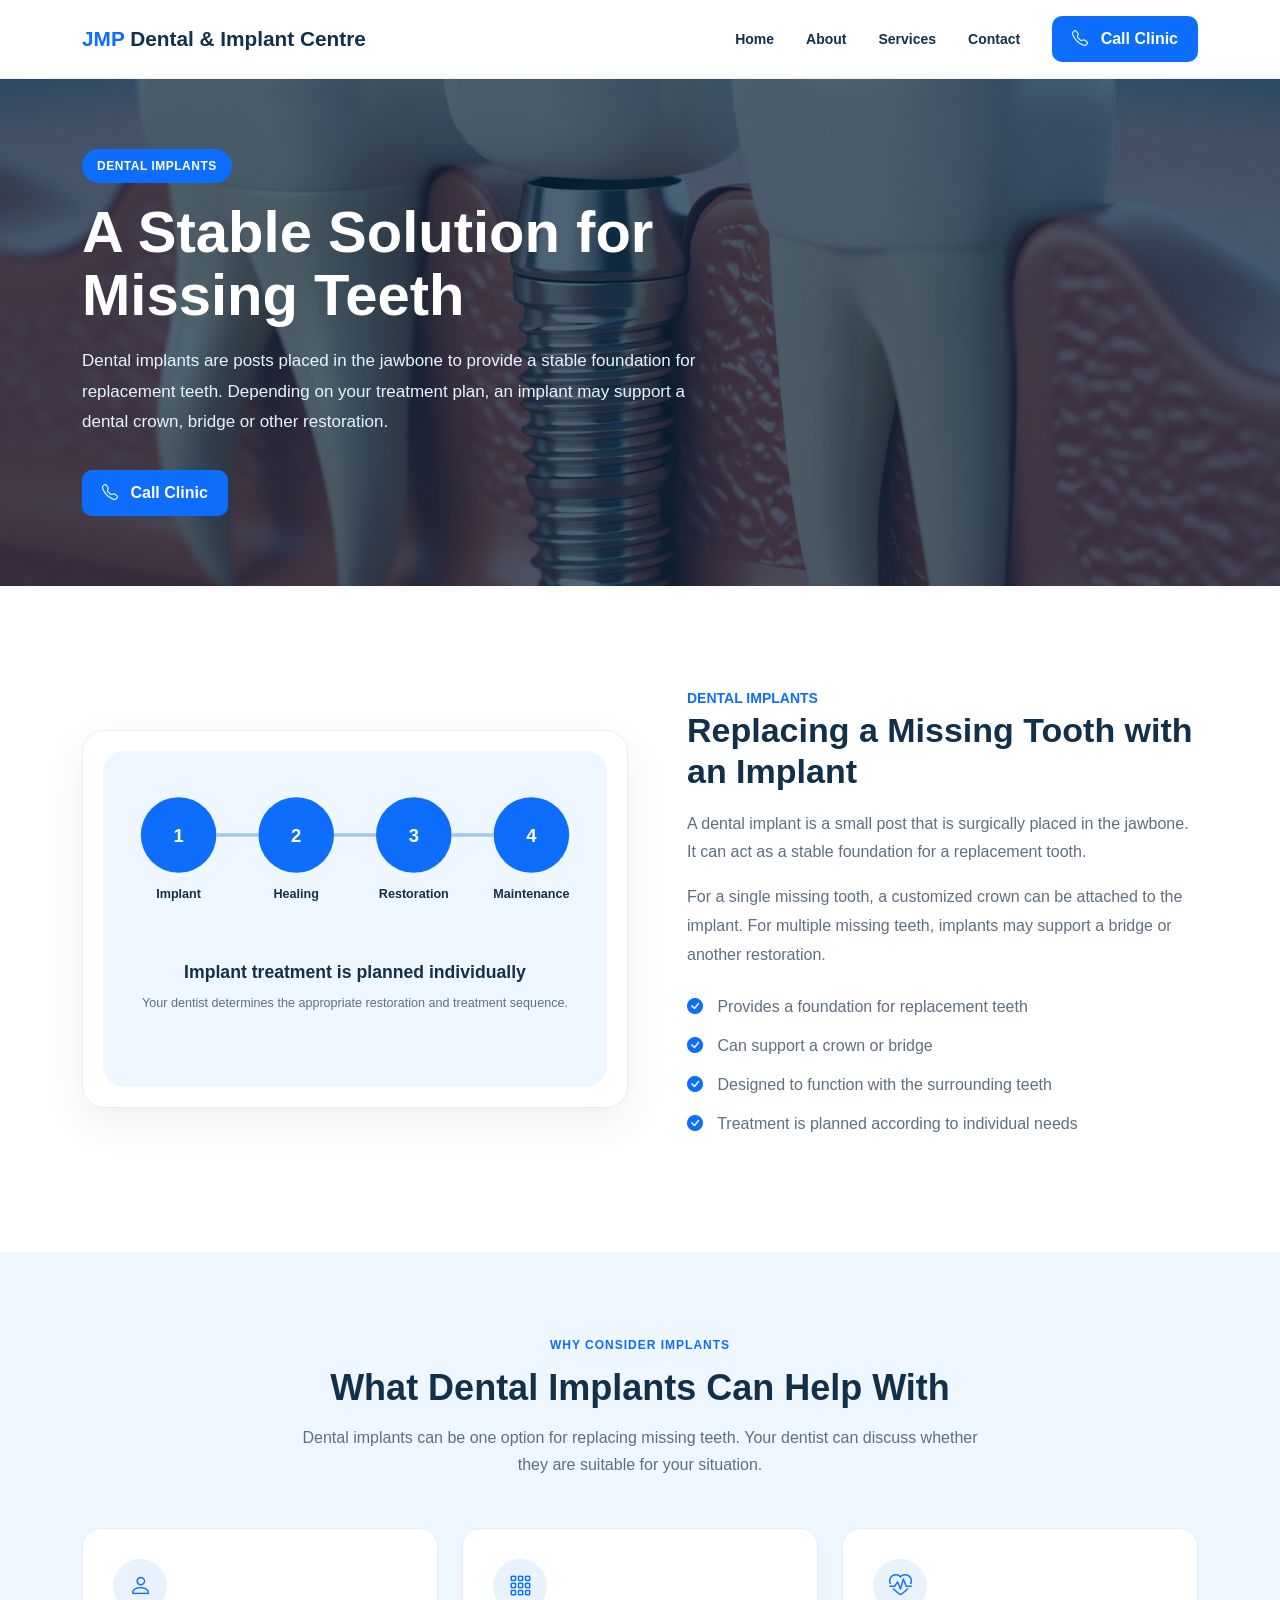
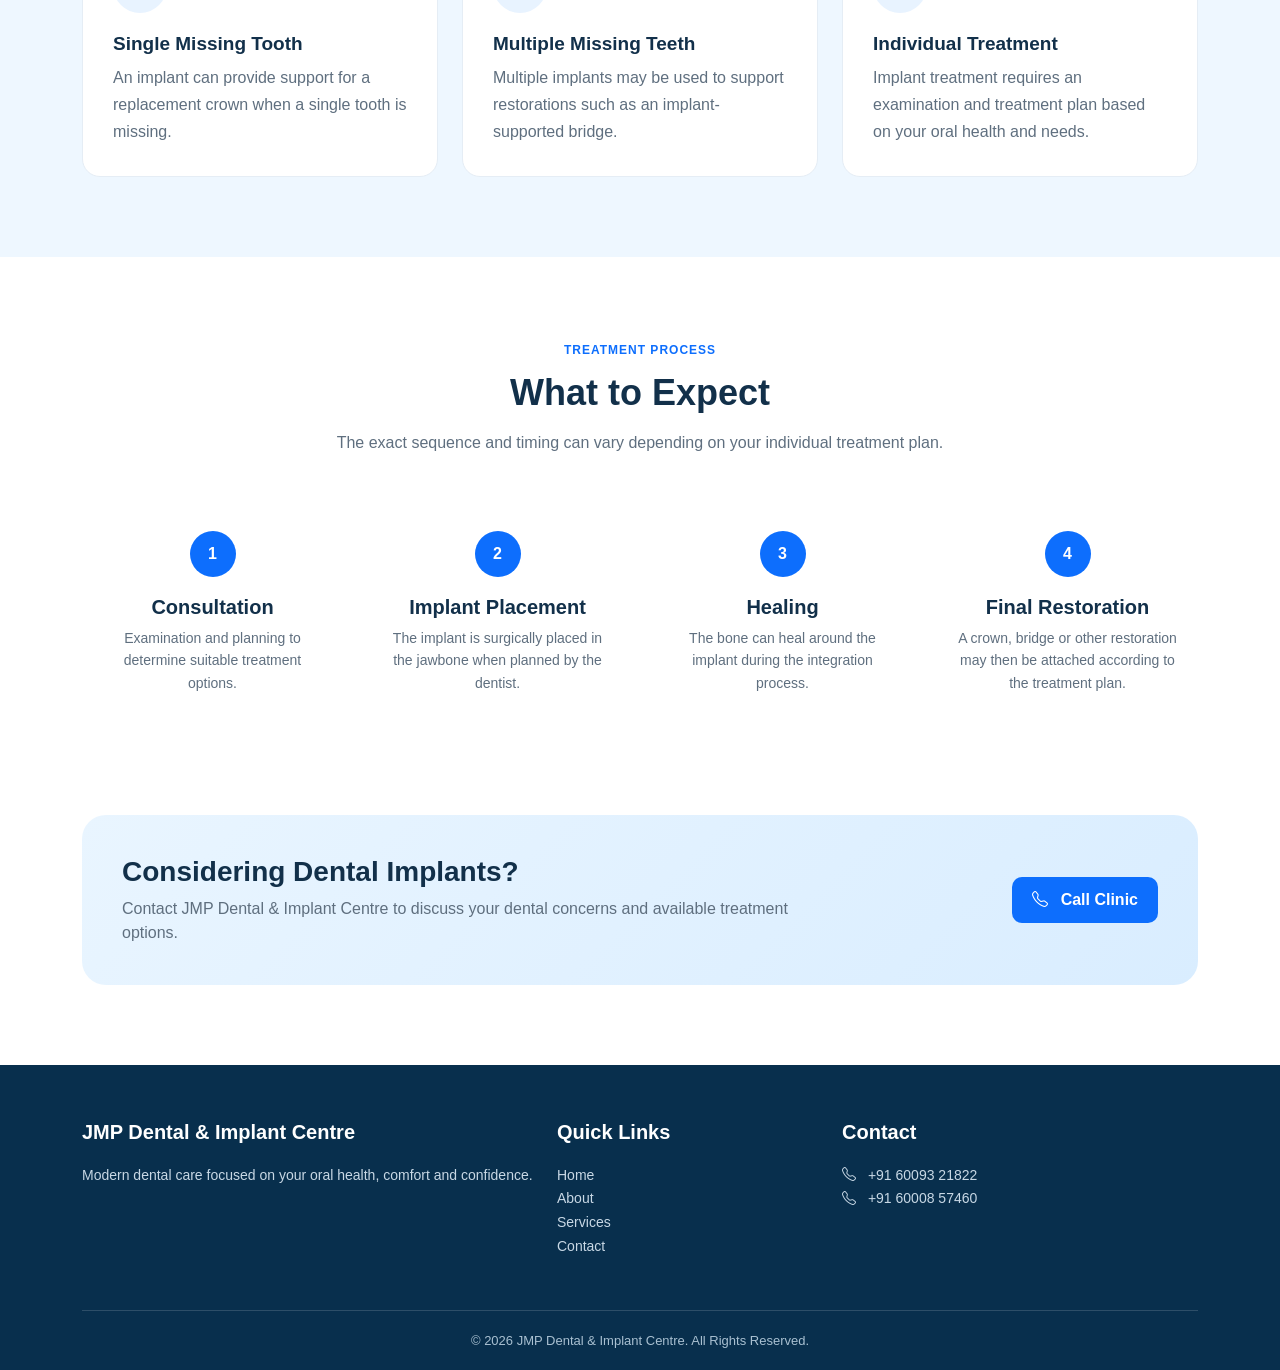
==== services/dental-implants.html @ 046211c9 "Initial development and website implementation" ====
<!DOCTYPE html>
<html lang="en">
<head>
    <meta charset="UTF-8">
    <meta name="viewport" content="width=device-width, initial-scale=1.0">

    <title>Dental Implants | JMP Dental & Implant Centre</title>

    <meta name="description"
          content="Learn about dental implants at JMP Dental & Implant Centre, including the treatment process, benefits and restoration options.">

    <!-- Bootstrap -->
    <link href="https://cdn.jsdelivr.net/npm/bootstrap@5.3.3/dist/css/bootstrap.min.css"
          rel="stylesheet">

    <!-- Bootstrap Icons -->
    <link rel="stylesheet"
          href="https://cdn.jsdelivr.net/npm/bootstrap-icons@1.11.3/font/bootstrap-icons.min.css">

        <link rel="stylesheet" href="../css/dental-implants.css">
</head>

<body>

<!-- NAVBAR -->
<nav class="navbar navbar-expand-lg sticky-top">
    <div class="container">

        <a class="navbar-brand" href="../index.html">
            JMP
            <span>Dental & Implant Centre</span>
        </a>

        <button class="navbar-toggler"
                type="button"
                data-bs-toggle="collapse"
                data-bs-target="#mainNav">
            <span class="navbar-toggler-icon"></span>
        </button>

        <div class="collapse navbar-collapse" id="mainNav">

            <ul class="navbar-nav ms-auto align-items-lg-center">

                <li class="nav-item">
                    <a class="nav-link" href="../index.html">Home</a>
                </li>

                <li class="nav-item">
                    <a class="nav-link" href="../index.html#about">About</a>
                </li>

                <li class="nav-item">
                    <a class="nav-link" href="../index.html#services">Services</a>
                </li>

                <li class="nav-item">
                    <a class="nav-link" href="../index.html#contact">Contact</a>
                </li>

                <li class="nav-item ms-lg-3 mt-3 mt-lg-0">
                    <a href="tel:+916009321822"
                   class="btn btn-primary-custom">
                        <i class="bi bi-telephone me-2"></i>
                        Call Clinic
                    </a>
                </li>

            </ul>
        </div>
    </div>
</nav>


<!-- HERO -->
<section class="hero">
    <div class="container">
        <div class="hero-content">

            <span class="badge-treatment">
                DENTAL IMPLANTS
            </span>

            <h1>
                A Stable Solution
                for Missing Teeth
            </h1>

            <p>
                Dental implants are posts placed in the jawbone to
                provide a stable foundation for replacement teeth.
                Depending on your treatment plan, an implant may
                support a dental crown, bridge or other restoration.
            </p>

<a href="tel:+916009321822"
                   class="btn btn-primary-custom mt-3">
                    <i class="bi bi-telephone me-2"></i>
                    Call Clinic
                </a>

        </div>
    </div>
</section>


<!-- INTRODUCTION -->
<section class="section">

    <div class="container">

        <div class="row align-items-center">

            <div class="col-lg-6">

                <div class="content-image">

                    <svg viewBox="0 0 600 400"
                         xmlns="http://www.w3.org/2000/svg">

                        <rect width="600"
                              height="400"
                              rx="25"
                              fill="#eef7ff"/>

                        <!-- Step 1 -->
                        <circle cx="90" cy="100" r="45"
                                fill="#0d6efd"/>

                        <text x="90"
                              y="108"
                              text-anchor="middle"
                              font-size="22"
                              fill="white"
                              font-weight="bold">1</text>

                        <text x="90"
                              y="175"
                              text-anchor="middle"
                              font-size="15"
                              fill="#12304a"
                              font-weight="bold">
                            Implant
                        </text>

                        <!-- Step 2 -->
                        <circle cx="230" cy="100" r="45"
                                fill="#0d6efd"/>

                        <text x="230"
                              y="108"
                              text-anchor="middle"
                              font-size="22"
                              fill="white"
                              font-weight="bold">2</text>

                        <text x="230"
                              y="175"
                              text-anchor="middle"
                              font-size="15"
                              fill="#12304a"
                              font-weight="bold">
                            Healing
                        </text>

                        <!-- Step 3 -->
                        <circle cx="370" cy="100" r="45"
                                fill="#0d6efd"/>

                        <text x="370"
                              y="108"
                              text-anchor="middle"
                              font-size="22"
                              fill="white"
                              font-weight="bold">3</text>

                        <text x="370"
                              y="175"
                              text-anchor="middle"
                              font-size="15"
                              fill="#12304a"
                              font-weight="bold">
                            Restoration
                        </text>

                        <!-- Step 4 -->
                        <circle cx="510" cy="100" r="45"
                                fill="#0d6efd"/>

                        <text x="510"
                              y="108"
                              text-anchor="middle"
                              font-size="22"
                              fill="white"
                              font-weight="bold">4</text>

                        <text x="510"
                              y="175"
                              text-anchor="middle"
                              font-size="15"
                              fill="#12304a"
                              font-weight="bold">
                            Maintenance
                        </text>

                        <line x1="135" y1="100"
                              x2="185" y2="100"
                              stroke="#9fc8ec"
                              stroke-width="4"/>

                        <line x1="275" y1="100"
                              x2="325" y2="100"
                              stroke="#9fc8ec"
                              stroke-width="4"/>

                        <line x1="415" y1="100"
                              x2="465" y2="100"
                              stroke="#9fc8ec"
                              stroke-width="4"/>

                        <text x="300"
                              y="270"
                              text-anchor="middle"
                              font-size="21"
                              fill="#12304a"
                              font-weight="bold">
                            Implant treatment is planned individually
                        </text>

                        <text x="300"
                              y="305"
                              text-anchor="middle"
                              font-size="15"
                              fill="#5f6f7f">
                            Your dentist determines the appropriate
                            restoration and treatment sequence.
                        </text>

                    </svg>

                </div>

            </div>

            <div class="col-lg-6">

                <div class="content-text">

                    <small class="text-primary fw-bold">
                        DENTAL IMPLANTS
                    </small>

                    <h2>
                        Replacing a Missing Tooth
                        with an Implant
                    </h2>

                    <p>
                        A dental implant is a small post that is surgically
                        placed in the jawbone. It can act as a stable
                        foundation for a replacement tooth.
                    </p>

                    <p>
                        For a single missing tooth, a customized crown
                        can be attached to the implant. For multiple
                        missing teeth, implants may support a bridge
                        or another restoration.
                    </p>

                    <ul class="check-list">

                        <li>
                            <i class="bi bi-check-circle-fill"></i>
                            Provides a foundation for replacement teeth
                        </li>

                        <li>
                            <i class="bi bi-check-circle-fill"></i>
                            Can support a crown or bridge
                        </li>

                        <li>
                            <i class="bi bi-check-circle-fill"></i>
                            Designed to function with the surrounding teeth
                        </li>

                        <li>
                            <i class="bi bi-check-circle-fill"></i>
                            Treatment is planned according to individual needs
                        </li>

                    </ul>

                </div>

            </div>

        </div>

    </div>

</section>


<!-- BENEFITS -->
<section class="section section-light">

    <div class="container">

        <div class="section-title">

            <small>WHY CONSIDER IMPLANTS</small>

            <h2>What Dental Implants Can Help With</h2>

            <p>
                Dental implants can be one option for replacing missing
                teeth. Your dentist can discuss whether they are suitable
                for your situation.
            </p>

        </div>

        <div class="row g-4">

            <div class="col-md-4">

                <div class="info-card">

                    <div class="icon-circle">
                        <i class="bi bi-person"></i>
                    </div>

                    <h4>Single Missing Tooth</h4>

                    <p>
                        An implant can provide support for a replacement
                        crown when a single tooth is missing.
                    </p>

                </div>

            </div>

            <div class="col-md-4">

                <div class="info-card">

                    <div class="icon-circle">
                        <i class="bi bi-grid-3x3-gap"></i>
                    </div>

                    <h4>Multiple Missing Teeth</h4>

                    <p>
                        Multiple implants may be used to support
                        restorations such as an implant-supported bridge.
                    </p>

                </div>

            </div>

            <div class="col-md-4">

                <div class="info-card">

                    <div class="icon-circle">
                        <i class="bi bi-heart-pulse"></i>
                    </div>

                    <h4>Individual Treatment</h4>

                    <p>
                        Implant treatment requires an examination and
                        treatment plan based on your oral health and needs.
                    </p>

                </div>

            </div>

        </div>

    </div>

</section>


<!-- PROCESS -->
<section class="section">

    <div class="container">

        <div class="section-title">

            <small>TREATMENT PROCESS</small>

            <h2>What to Expect</h2>

            <p>
                The exact sequence and timing can vary depending on
                your individual treatment plan.
            </p>

        </div>

        <div class="row g-4">

            <div class="col-md-3">
                <div class="process-card">
                    <div class="step-number">1</div>
                    <h5>Consultation</h5>
                    <p>
                        Examination and planning to determine suitable
                        treatment options.
                    </p>
                </div>
            </div>

            <div class="col-md-3">
                <div class="process-card">
                    <div class="step-number">2</div>
                    <h5>Implant Placement</h5>
                    <p>
                        The implant is surgically placed in the jawbone
                        when planned by the dentist.
                    </p>
                </div>
            </div>

            <div class="col-md-3">
                <div class="process-card">
                    <div class="step-number">3</div>
                    <h5>Healing</h5>
                    <p>
                        The bone can heal around the implant during
                        the integration process.
                    </p>
                </div>
            </div>

            <div class="col-md-3">
                <div class="process-card">
                    <div class="step-number">4</div>
                    <h5>Final Restoration</h5>
                    <p>
                        A crown, bridge or other restoration may then
                        be attached according to the treatment plan.
                    </p>
                </div>
            </div>

        </div>

    </div>

</section>


<!-- CTA -->
<section class="section pt-0">

    <div class="container">

        <div class="cta">

            <div class="row align-items-center">

                <div class="col-lg-8">

                    <h3>Considering Dental Implants?</h3>

                    <p>
                        Contact JMP Dental & Implant Centre to discuss
                        your dental concerns and available treatment options.
                    </p>

                </div>

                <div class="col-lg-4 text-lg-end mt-4 mt-lg-0">

<a href="tel:+916009321822"
                   class="btn btn-primary-custom">

                        <i class="bi bi-telephone me-2"></i>
                        Call Clinic

                    </a>

                </div>

            </div>

        </div>

    </div>

</section>


<!-- FOOTER -->
<footer>

    <div class="container">

        <div class="row g-4">

            <div class="col-lg-5">

                <h5>JMP Dental & Implant Centre</h5>

                <p>
                    Modern dental care focused on your oral health,
                    comfort and confidence.
                </p>

            </div>

            <div class="col-lg-3">

                <h5>Quick Links</h5>

                <p>
                    <a href="../index.html">Home</a><br>
                    <a href="../index.html#about">About</a><br>
                    <a href="../index.html#services">Services</a><br>
                    <a href="../index.html#contact">Contact</a>
                </p>

            </div>

            <div class="col-lg-4">

                <h5>Contact</h5>

                <p>
                    <i class="bi bi-telephone me-2"></i>
                    +91 60093 21822
                    <br>

                    <i class="bi bi-telephone me-2"></i>
                    +91 60008 57460
                </p>

            </div>

        </div>

        <div class="footer-bottom">
            © 2026 JMP Dental & Implant Centre. All Rights Reserved.
        </div>

    </div>

</footer>


<script src="https://cdn.jsdelivr.net/npm/bootstrap@5.3.3/dist/js/bootstrap.bundle.min.js"></script>

</body>
</html>
---- css/dental-implants.css ----
:root {
            --primary: #0d6efd;
            --dark: #12304a;
            --light-blue: #eef7ff;
            --text: #5f6f7f;
            --border: #e5edf5;
        }

        * {
            box-sizing: border-box;
        }

        body {
            margin: 0;
            font-family: Arial, Helvetica, sans-serif;
            color: var(--dark);
            background: #ffffff;
        }

        a {
            text-decoration: none;
        }

        /* NAVBAR */
        .navbar {
            background: #ffffff;
            border-bottom: 1px solid #edf1f5;
            padding: 16px 0;
        }

        .navbar-brand {
            font-weight: 800;
            color: var(--primary);
            font-size: 1.3rem;
        }

        .navbar-brand span {
            color: var(--dark);
        }

        .nav-link {
            color: var(--dark) !important;
            font-size: 14px;
            font-weight: 600;
            margin: 0 8px;
        }

        .nav-link:hover {
            color: var(--primary) !important;
        }

        .btn-primary-custom {
            background: var(--primary);
            color: white;
            border-radius: 10px;
            padding: 11px 20px;
            font-weight: 700;
            border: none;
        }

        .btn-primary-custom:hover {
            background: #0b5ed7;
            color: white;
        }

        /* HERO */
        .hero {
            min-height: 500px;
            display: flex;
            align-items: center;
            background:
                linear-gradient(
                    rgba(7, 38, 63, 0.72),
                    rgba(7, 38, 63, 0.72)
                ),
                url("../images/dental-implants-hero.jpg")
                center/cover;
            color: white;
            padding: 70px 0;
            overflow: hidden;
        }

        .hero-content {
            max-width: 750px;
        }

        .badge-treatment {
            display: inline-block;
            background: #0d6efd;
            color: white;
            padding: 8px 15px;
            border-radius: 30px;
            font-size: 12px;
            font-weight: 800;
            letter-spacing: .5px;
            margin-bottom: 18px;
        }

        .hero h1 {
            font-size: clamp(36px, 5vw, 58px);
            line-height: 1.08;
            font-weight: 800;
            margin-bottom: 20px;
        }

        .hero p {
            font-size: 17px;
            line-height: 1.8;
            color: #e6f4ff;
            max-width: 650px;
        }

        /* GENERAL */
        .section {
            padding: 80px 0;
        }

        .section-light {
            background: var(--light-blue);
        }

        .section-title {
            text-align: center;
            margin-bottom: 50px;
        }

        .section-title small {
            color: var(--primary);
            font-size: 12px;
            font-weight: 800;
            letter-spacing: 1px;
        }

        .section-title h2 {
            margin-top: 10px;
            font-size: 36px;
            font-weight: 800;
        }

        .section-title p {
            color: var(--text);
            max-width: 700px;
            margin: 15px auto 0;
            line-height: 1.7;
        }

        /* CONTENT */
        .content-image {
            background: white;
            border-radius: 22px;
            padding: 20px;
            box-shadow: 0 15px 40px rgba(18, 48, 74, .08);
            border: 1px solid var(--border);
        }

        .content-image svg {
            width: 100%;
            display: block;
        }

        .content-text {
            padding: 20px 0 20px 35px;
        }

        .content-text h2 {
            font-size: 34px;
            font-weight: 800;
            margin-bottom: 18px;
        }

        .content-text p {
            color: var(--text);
            line-height: 1.8;
        }

        .check-list {
            list-style: none;
            padding: 0;
            margin-top: 25px;
        }

        .check-list li {
            margin-bottom: 15px;
            color: var(--text);
        }

        .check-list i {
            color: var(--primary);
            margin-right: 10px;
        }

        /* CARDS */
        .info-card {
            background: white;
            border: 1px solid var(--border);
            border-radius: 18px;
            padding: 30px;
            height: 100%;
            transition: .25s;
        }

        .info-card:hover {
            transform: translateY(-5px);
            box-shadow: 0 15px 35px rgba(18, 48, 74, .10);
        }

        .icon-circle {
            width: 54px;
            height: 54px;
            border-radius: 50%;
            display: flex;
            align-items: center;
            justify-content: center;
            background: #e8f3ff;
            color: var(--primary);
            font-size: 23px;
            margin-bottom: 20px;
        }

        .info-card h4 {
            font-size: 19px;
            font-weight: 800;
        }

        .info-card p {
            color: var(--text);
            line-height: 1.7;
            margin: 0;
        }

        /* PROCESS */
        .process-card {
            position: relative;
            padding: 25px 20px;
            text-align: center;
        }

        .step-number {
            width: 46px;
            height: 46px;
            background: var(--primary);
            color: white;
            border-radius: 50%;
            display: flex;
            align-items: center;
            justify-content: center;
            font-weight: 800;
            margin: 0 auto 18px;
        }

        .process-card h5 {
            font-weight: 800;
        }

        .process-card p {
            color: var(--text);
            font-size: 14px;
            line-height: 1.6;
        }

        /* CTA */
        .cta {
            background: linear-gradient(135deg, #e9f5ff, #d9edff);
            border-radius: 24px;
            padding: 40px;
        }

        .cta h3 {
            font-weight: 800;
        }

        .cta p {
            color: var(--text);
            margin-bottom: 0;
        }

        /* FOOTER */
        footer {
            background: #082f4d;
            color: white;
            padding: 55px 0 20px;
        }

        footer h5 {
            font-weight: 800;
            margin-bottom: 20px;
        }

        footer p,
        footer a {
            color: #c8d8e5;
            font-size: 14px;
            line-height: 1.7;
        }

        footer a:hover {
            color: white;
        }

        .footer-bottom {
            border-top: 1px solid rgba(255,255,255,.15);
            margin-top: 35px;
            padding-top: 20px;
            text-align: center;
            color: #a9c0d1;
            font-size: 13px;
        }

        @media (max-width: 991px) {
            .hero-content {
                padding-right: 0;
                text-align: center;
            }

            .hero p {
                margin-left: auto;
                margin-right: auto;
            }

            .content-text {
                padding: 30px 0 0;
            }
        }
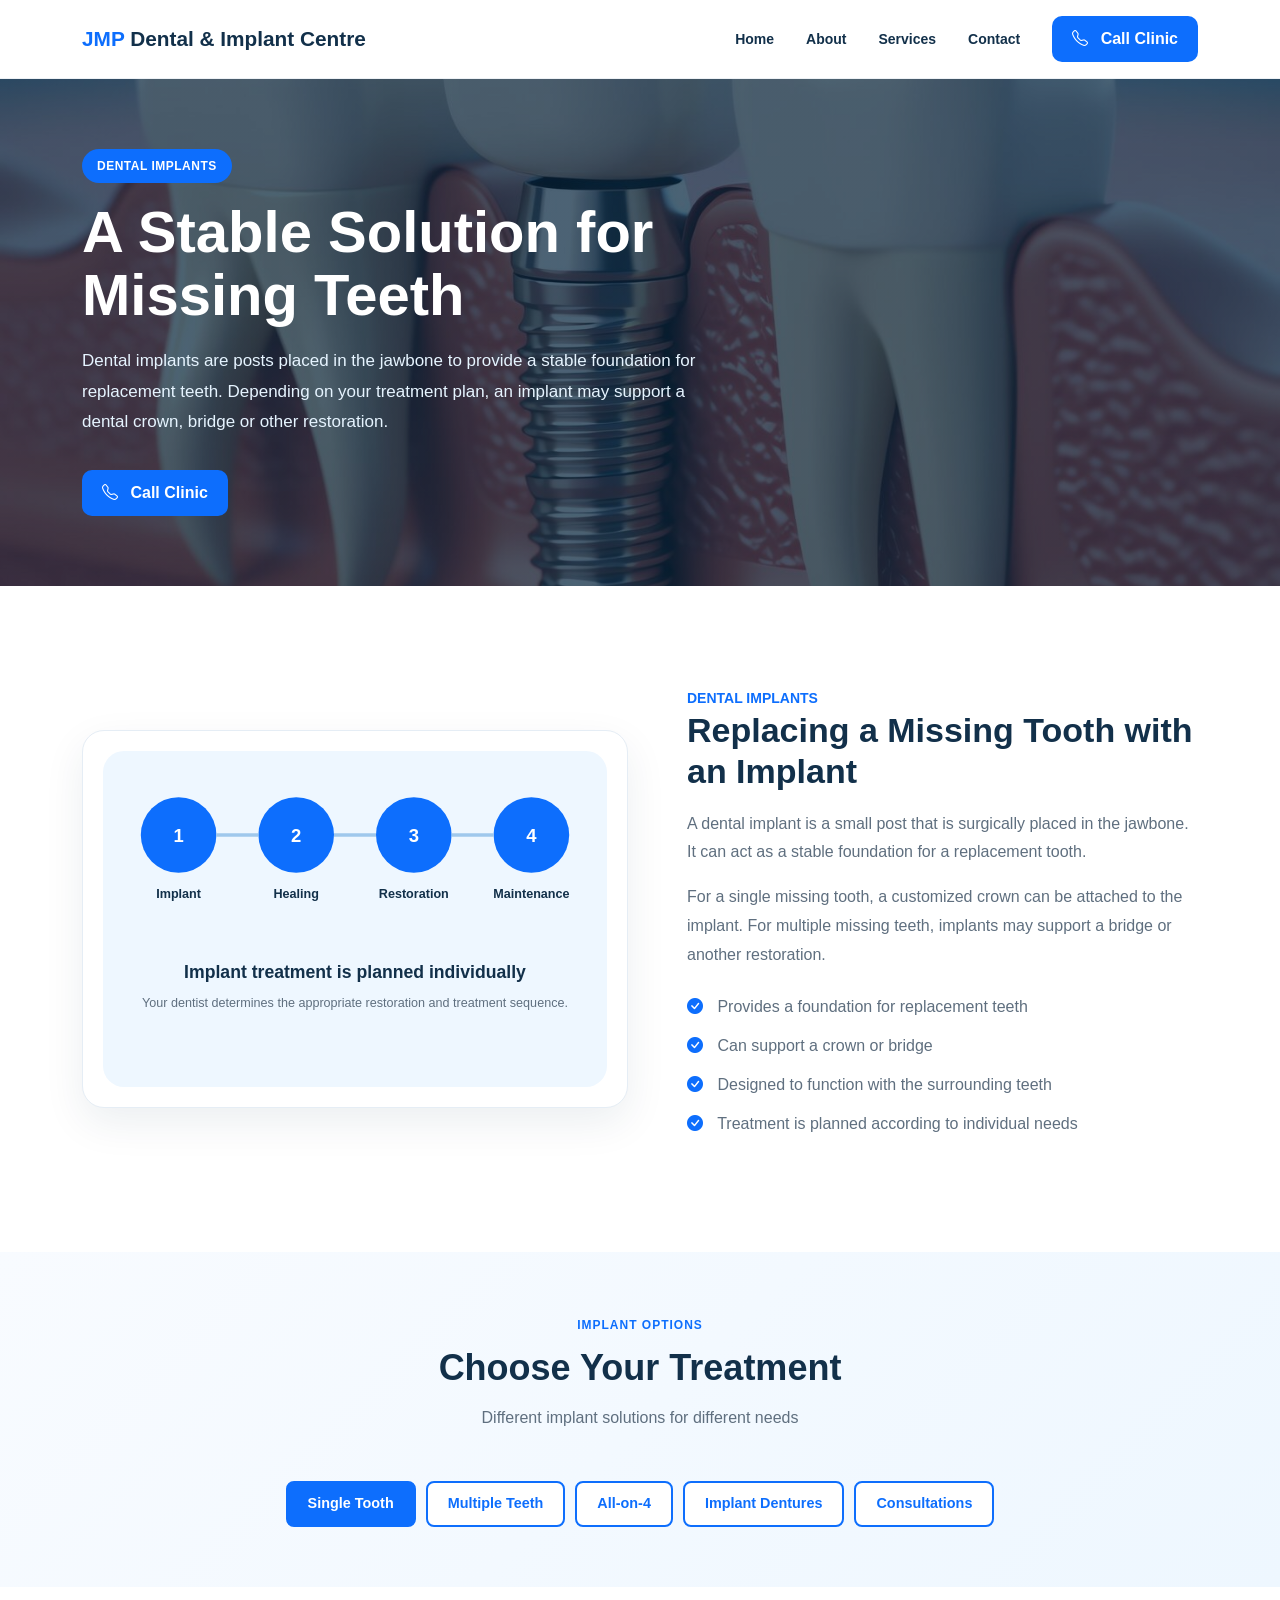
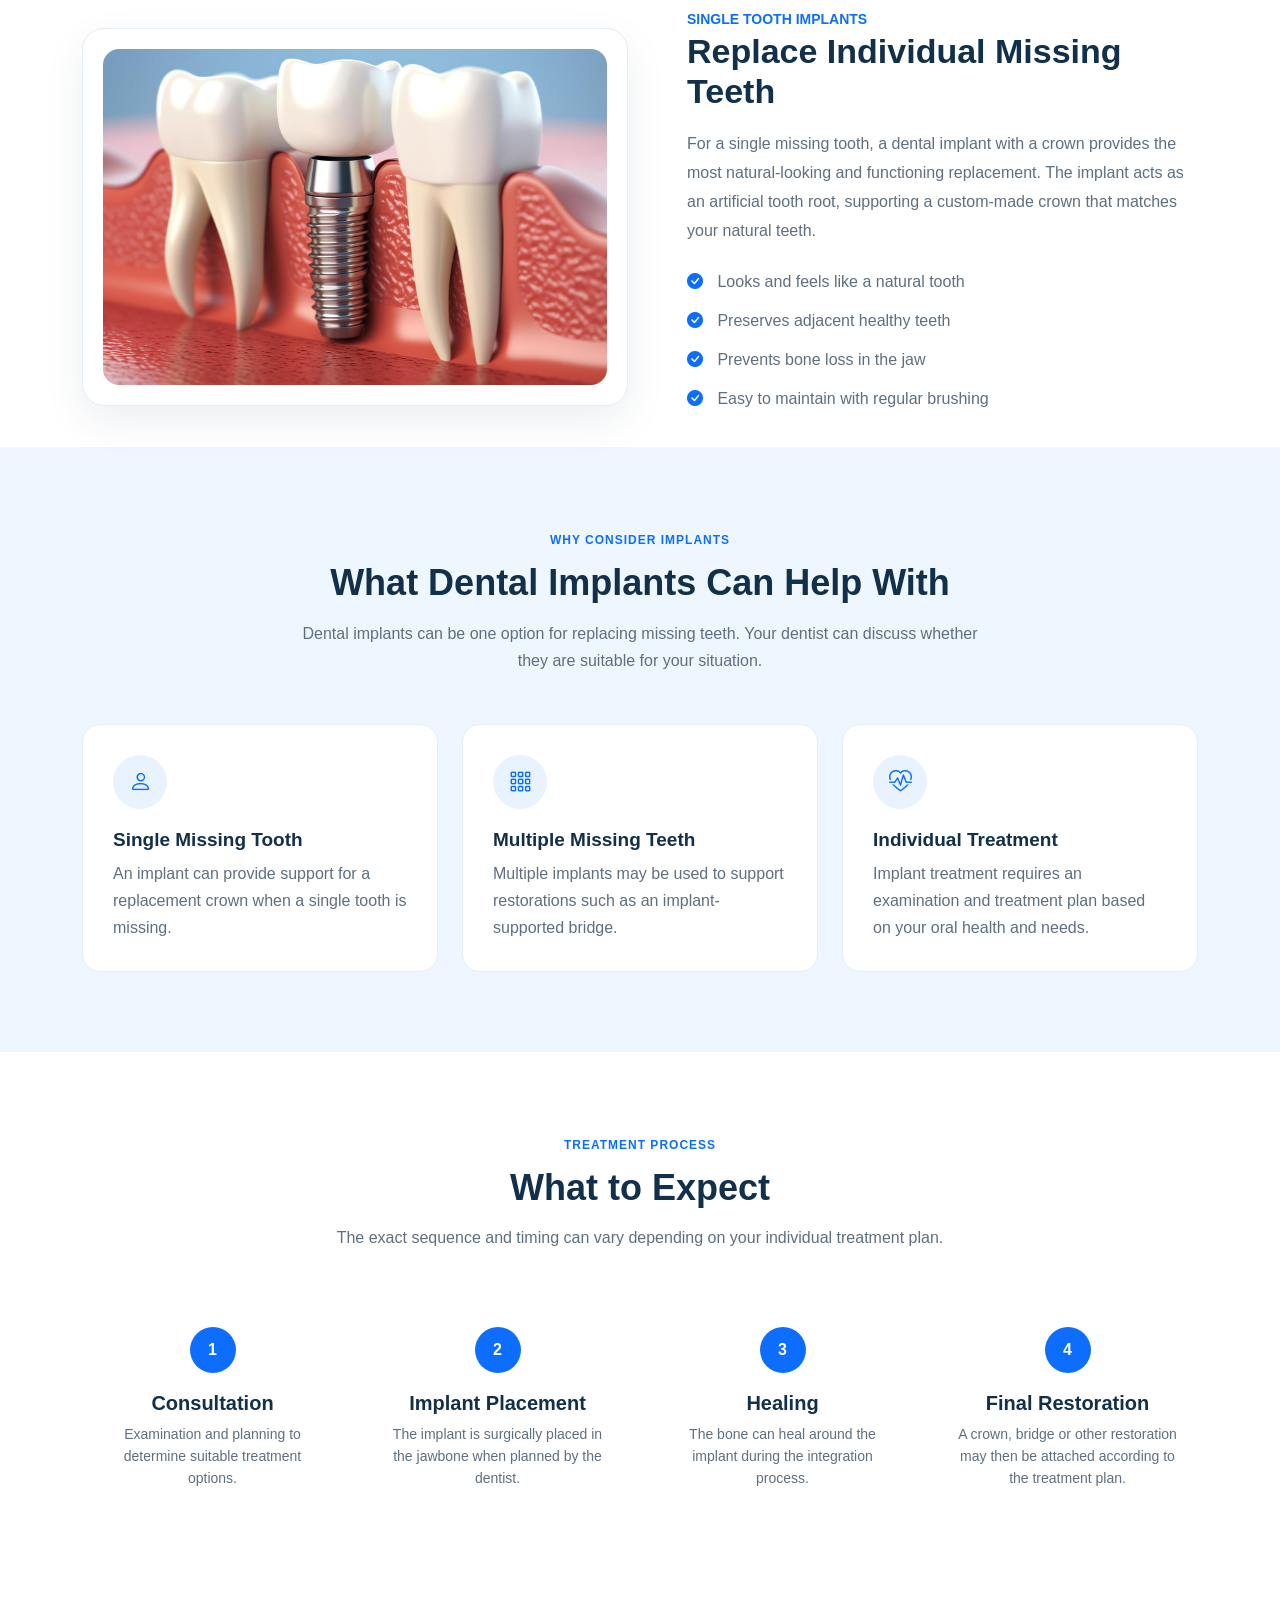
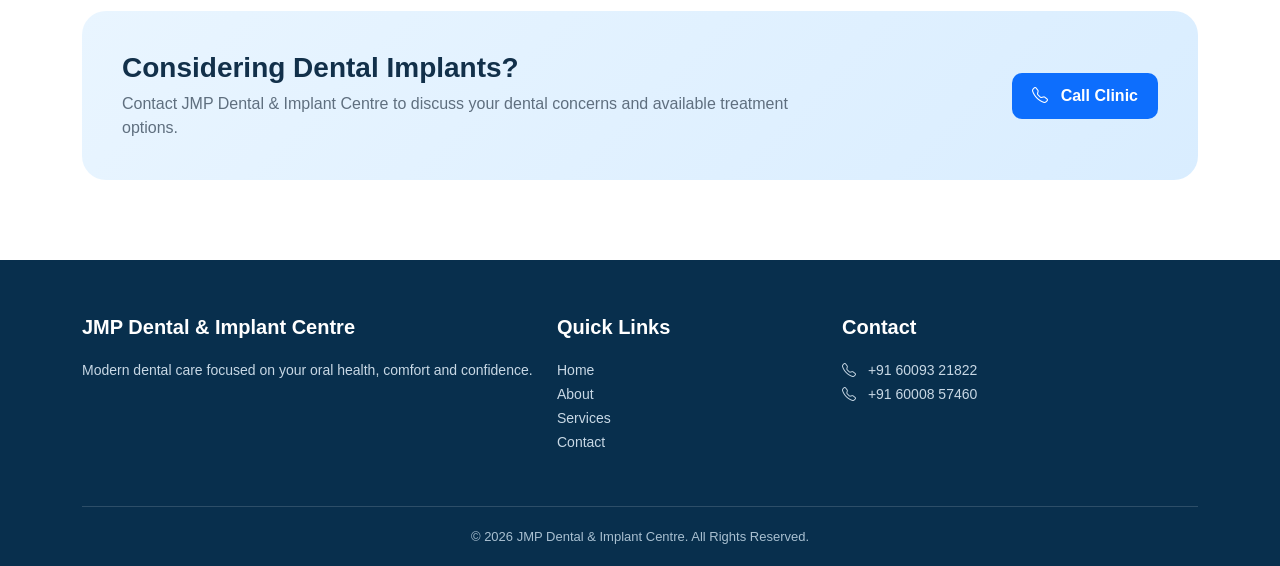
==== commit 4cd0df82: "Update website and add new service pages" ====
--- a/services/dental-implants.html
+++ b/services/dental-implants.html
@@ -303,6 +303,393 @@
 </section>
 
 
+<!-- IMPLANT OPTIONS TABS -->
+<section class="implant-tabs-section">
+
+    <div class="container">
+
+        <div class="section-title">
+
+            <small>IMPLANT OPTIONS</small>
+
+            <h2>Choose Your Treatment</h2>
+
+            <p>
+                Different implant solutions for different needs
+            </p>
+
+        </div>
+
+        <div class="implant-tabs">
+
+            <button class="implant-tab active" data-target="single">Single Tooth</button>
+            <button class="implant-tab" data-target="multiple">Multiple Teeth</button>
+            <button class="implant-tab" data-target="all-on-4">All-on-4</button>
+            <button class="implant-tab" data-target="dentures">Implant Dentures</button>
+            <button class="implant-tab" data-target="consultation">Consultations</button>
+
+        </div>
+
+    </div>
+
+</section>
+
+
+<!-- SINGLE TOOTH IMPLANT SECTION -->
+<section class="implant-content" id="single">
+
+    <div class="container">
+
+        <div class="row align-items-center">
+
+            <div class="col-lg-6">
+
+                <div class="content-image">
+
+                    <img src="../images/dental-implants-hero.jpg" alt="Single Tooth Implant" class="img-fluid rounded-4">
+
+                </div>
+
+            </div>
+
+            <div class="col-lg-6">
+
+                <div class="content-text">
+
+                    <small class="text-primary fw-bold">
+                        SINGLE TOOTH IMPLANTS
+                    </small>
+
+                    <h2>
+                        Replace Individual Missing Teeth
+                    </h2>
+
+                    <p>
+                        For a single missing tooth, a dental implant with a crown
+                        provides the most natural-looking and functioning replacement.
+                        The implant acts as an artificial tooth root, supporting a
+                        custom-made crown that matches your natural teeth.
+                    </p>
+
+                    <ul class="check-list">
+
+                        <li>
+                            <i class="bi bi-check-circle-fill"></i>
+                            Looks and feels like a natural tooth
+                        </li>
+
+                        <li>
+                            <i class="bi bi-check-circle-fill"></i>
+                            Preserves adjacent healthy teeth
+                        </li>
+
+                        <li>
+                            <i class="bi bi-check-circle-fill"></i>
+                            Prevents bone loss in the jaw
+                        </li>
+
+                        <li>
+                            <i class="bi bi-check-circle-fill"></i>
+                            Easy to maintain with regular brushing
+                        </li>
+
+                    </ul>
+
+                </div>
+
+            </div>
+
+        </div>
+
+    </div>
+
+</section>
+
+
+<!-- MULTIPLE TEETH IMPLANT SECTION -->
+<section class="implant-content section-light" id="multiple" style="display: none;">
+
+    <div class="container">
+
+        <div class="row align-items-center">
+
+            <div class="col-lg-6 order-lg-2">
+
+                <div class="content-image">
+
+                    <img src="../images/dental-implants-content1.webp" alt="Multiple Teeth Replacement" class="img-fluid rounded-4">
+
+                </div>
+
+            </div>
+
+            <div class="col-lg-6 order-lg-1">
+
+                <div class="content-text">
+
+                    <small class="text-primary fw-bold">
+                        MULTIPLE TEETH REPLACEMENT
+                    </small>
+
+                    <h2>
+                        Replace Several Missing Teeth
+                    </h2>
+
+                    <p>
+                        When you have multiple missing teeth, implant-supported bridges
+                        can replace them without affecting adjacent healthy teeth. Multiple
+                        implants act as anchors for a custom bridge that restores your
+                        smile and chewing function.
+                    </p>
+
+                    <ul class="check-list">
+
+                        <li>
+                            <i class="bi bi-check-circle-fill"></i>
+                            Replaces multiple teeth with one bridge
+                        </li>
+
+                        <li>
+                            <i class="bi bi-check-circle-fill"></i>
+                            No need to alter healthy adjacent teeth
+                        </li>
+
+                        <li>
+                            <i class="bi bi-check-circle-fill"></i>
+                            More stable than traditional bridges
+                        </li>
+
+                        <li>
+                            <i class="bi bi-check-circle-fill"></i>
+                            Prevents bone loss and shifting teeth
+                        </li>
+
+                    </ul>
+
+                </div>
+
+            </div>
+
+        </div>
+
+    </div>
+
+</section>
+
+
+<!-- ALL-ON-4 IMPLANT SECTION -->
+<section class="implant-content" id="all-on-4" style="display: none;">
+
+    <div class="container">
+
+        <div class="row align-items-center">
+
+            <div class="col-lg-6">
+
+                <div class="content-image">
+
+                    <img src="../images/dental-implants-hero.jpg" alt="All-on-4 Implants" class="img-fluid rounded-4">
+
+                </div>
+
+            </div>
+
+            <div class="col-lg-6">
+
+                <div class="content-text">
+
+                    <small class="text-primary fw-bold">
+                        FULL-MOUTH IMPLANTS
+                    </small>
+
+                    <h2>
+                        All-on-4 Complete Smile Restoration
+                    </h2>
+
+                    <p>
+                        All-on-4 is an innovative technique that uses just four
+                        strategically placed implants to support a full arch of
+                        replacement teeth. This provides a stable, permanent solution
+                        for patients missing all teeth in one or both arches.
+                    </p>
+
+                    <ul class="check-list">
+
+                        <li>
+                            <i class="bi bi-check-circle-fill"></i>
+                        Only 4 implants needed per arch
+                        </li>
+
+                        <li>
+                            <i class="bi bi-check-circle-fill"></i>
+                        Immediate results with temporary teeth
+                        </li>
+
+                        <li>
+                            <i class="bi bi-check-circle-fill"></i>
+        Stable, non-removable full arch restoration
+                        </li>
+
+                        <li>
+                            <i class="bi bi-check-circle-fill"></i>
+        Often possible even with minimal bone
+                        </li>
+
+                    </ul>
+
+                </div>
+
+            </div>
+
+        </div>
+
+    </div>
+
+</section>
+
+
+<!-- IMPLANT-SUPPORTED DENTURES SECTION -->
+<section class="implant-content section-light" id="dentures" style="display: none;">
+
+    <div class="container">
+
+        <div class="row align-items-center">
+
+            <div class="col-lg-6 order-lg-2">
+
+                <div class="content-image">
+
+                    <img src="../images/dental-implants-content1.webp" alt="Implant-Supported Dentures" class="img-fluid rounded-4">
+
+                </div>
+
+            </div>
+
+            <div class="col-lg-6 order-lg-1">
+
+                <div class="content-text">
+
+                    <small class="text-primary fw-bold">
+                        IMPLANT DENTURES
+                    </small>
+
+                    <h2>
+                        Stable Denture Solutions
+                    </h2>
+
+                    <p>
+                        Implant-supported dentures combine the affordability of
+                        dentures with the stability of implants. The denture
+                        snaps onto the implants, preventing slipping and providing
+                        confidence while eating and speaking.
+                    </p>
+
+                    <ul class="check-list">
+
+                        <li>
+                            <i class="bi bi-check-circle-fill"></i>
+        No slipping or clicking
+                        </li>
+
+                        <li>
+                            <i class="bi bi-check-circle-fill"></i>
+        Improved chewing ability
+                        </li>
+
+                        <li>
+                            <i class="bi bi-check-circle-fill"></i>
+        Removable for easy cleaning
+                        </li>
+
+                        <li>
+                            <i class="bi bi-check-circle-fill"></i>
+        More affordable than fixed bridges
+                        </li>
+
+                    </ul>
+
+                </div>
+
+            </div>
+
+        </div>
+
+    </div>
+
+</section>
+
+
+<!-- IMPLANT CONSULTATIONS SECTION -->
+<section class="implant-content" id="consultation" style="display: none;">
+
+    <div class="container">
+
+        <div class="row align-items-center">
+
+            <div class="col-lg-6">
+
+                <div class="content-image">
+
+                    <img src="../images/dental-implants-hero.jpg" alt="Implant Consultations" class="img-fluid rounded-4">
+
+                </div>
+
+            </div>
+
+            <div class="col-lg-6">
+
+                <div class="content-text">
+
+                    <small class="text-primary fw-bold">
+                        IMPLANT CARE
+                    </small>
+
+                    <h2>
+                        Implant Consultations & Care
+                    </h2>
+
+                    <p>
+                        Successful implant treatment begins with a thorough consultation.
+                        We evaluate your oral health, bone density, and treatment goals
+                        to create a personalized implant plan. We also provide ongoing
+                        care to ensure your implants last a lifetime.
+                    </p>
+
+                    <ul class="check-list">
+
+                        <li>
+                            <i class="bi bi-check-circle-fill"></i>
+        Comprehensive evaluation and imaging
+                        </li>
+
+                        <li>
+                            <i class="bi bi-check-circle-fill"></i>
+        Personalized treatment planning
+                        </li>
+
+                        <li>
+                            <i class="bi bi-check-circle-fill"></i>
+        Ongoing maintenance and check-ups
+                        </li>
+
+                        <li>
+                            <i class="bi bi-check-circle-fill"></i>
+        Long-term implant health monitoring
+                        </li>
+
+                    </ul>
+
+                </div>
+
+            </div>
+
+        </div>
+
+    </div>
+
+</section>
+
+
 <!-- BENEFITS -->
 <section class="section section-light">
 
@@ -559,5 +946,51 @@
 
 <script src="https://cdn.jsdelivr.net/npm/bootstrap@5.3.3/dist/js/bootstrap.bundle.min.js"></script>
 
+<!-- Implant Tabs Script -->
+<script>
+    document.addEventListener('DOMContentLoaded', function() {
+        const tabs = document.querySelectorAll('.implant-tab');
+        const contents = document.querySelectorAll('.implant-content');
+
+        // Function to show a specific treatment
+        function showTreatment(targetId) {
+            // Remove active class from all tabs
+            tabs.forEach(t => t.classList.remove('active'));
+            // Add active class to the matching tab
+            const matchingTab = document.querySelector(`.implant-tab[data-target="${targetId}"]`);
+            if (matchingTab) {
+                matchingTab.classList.add('active');
+            }
+
+            // Hide all content sections
+            contents.forEach(content => {
+                content.style.display = 'none';
+            });
+
+            // Show the selected content section
+            const targetSection = document.getElementById(targetId);
+            if (targetSection) {
+                targetSection.style.display = 'block';
+            }
+        }
+
+        // Check for URL hash on page load
+        const hash = window.location.hash.substring(1); // Remove the #
+        if (hash && (hash === 'single' || hash === 'multiple' || hash === 'all-on-4' || hash === 'dentures' || hash === 'consultation')) {
+            showTreatment(hash);
+        } else {
+            // Default: show single tooth
+            showTreatment('single');
+        }
+
+        tabs.forEach(tab => {
+            tab.addEventListener('click', function() {
+                const targetId = this.getAttribute('data-target');
+                showTreatment(targetId);
+            });
+        });
+    });
+</script>
+
 </body>
 </html>
--- a/css/dental-implants.css
+++ b/css/dental-implants.css
@@ -115,6 +115,41 @@
             padding: 80px 0;
         }
 
+        /* IMPLANT TABS SECTION */
+        .implant-tabs-section {
+            padding: 60px 0;
+            background: linear-gradient(135deg, #f8fbff 0%, #eef7ff 100%);
+        }
+
+        .implant-tabs {
+            display: flex;
+            justify-content: center;
+            gap: 10px;
+            flex-wrap: wrap;
+            margin-top: 30px;
+        }
+
+        .implant-tab {
+            padding: 10px 20px;
+            border: 2px solid var(--primary);
+            background: white;
+            color: var(--primary);
+            font-weight: 600;
+            border-radius: 8px;
+            cursor: pointer;
+            transition: all 0.3s ease;
+            font-size: 0.9rem;
+        }
+
+        .implant-tab:hover {
+            background: var(--light-blue);
+        }
+
+        .implant-tab.active {
+            background: var(--primary);
+            color: white;
+        }
+
         .section-light {
             background: var(--light-blue);
         }
